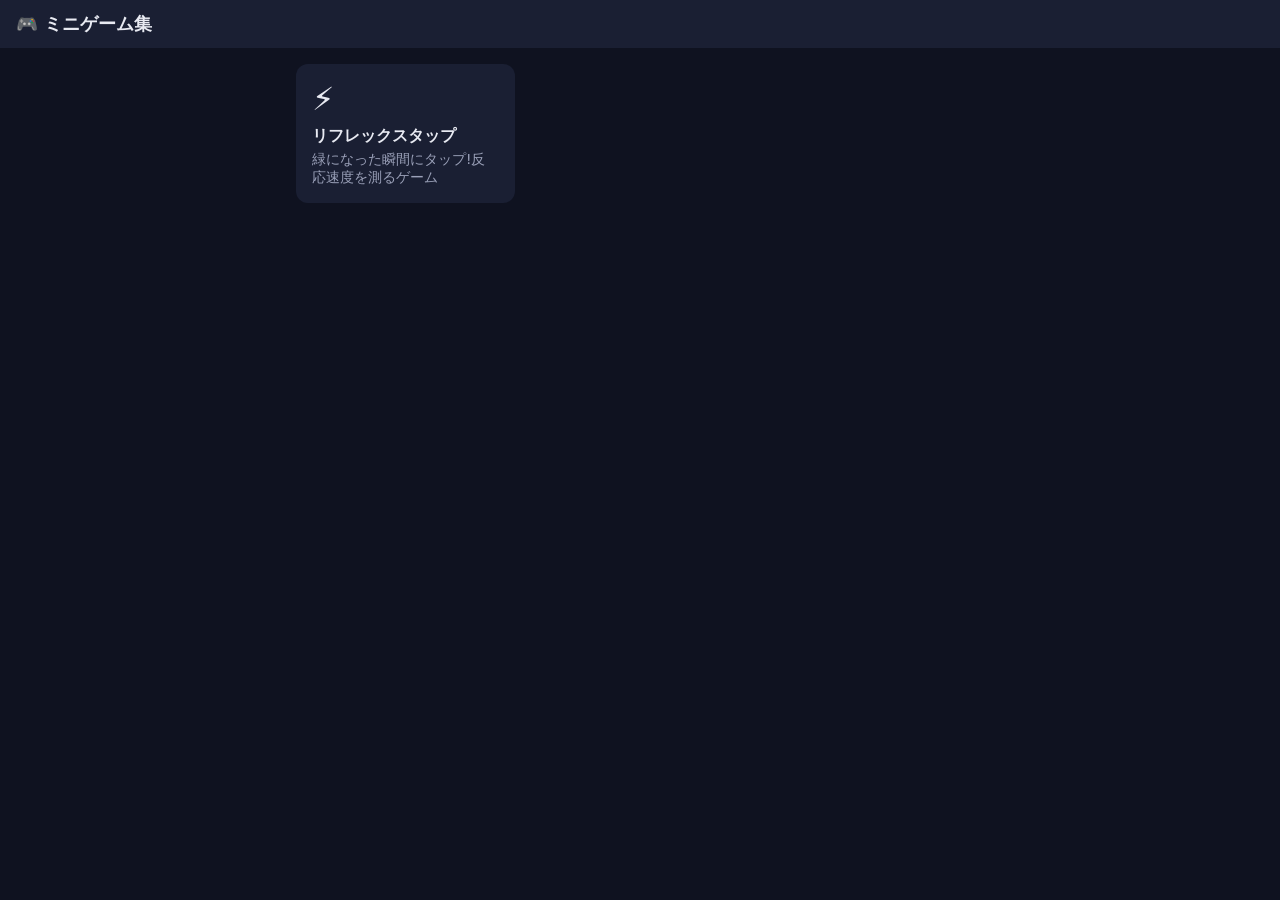
==== index.html @ dde6457c "ミニゲーム集の初期構成とサンプルゲームを追加 - ポータル(index.html + games.json 駆動) - 共通テーマ shared/theme.css - サンプルゲーム: リフレックス" ====
<!DOCTYPE html>
<html lang="ja">
<head>
  <meta charset="UTF-8">
  <meta name="viewport" content="width=device-width, initial-scale=1.0">
  <title>ミニゲーム集</title>
  <link rel="stylesheet" href="shared/theme.css">
  <style>
    main { max-width: 720px; margin: 0 auto; padding: 1rem; }
    .game-list { display: grid; grid-template-columns: repeat(auto-fill, minmax(200px, 1fr)); gap: 1rem; }
    .game-card {
      display: block;
      background: var(--surface);
      border-radius: 12px;
      padding: 1rem;
      text-decoration: none;
      color: var(--text);
      transition: transform 0.1s;
    }
    .game-card:hover { transform: translateY(-2px); }
    .game-card .icon { font-size: 2rem; }
    .game-card h2 { font-size: 1rem; margin: 0.5rem 0 0.25rem; }
    .game-card p { font-size: 0.85rem; color: var(--muted); margin: 0; }
  </style>
</head>
<body>
  <header class="site-header"><h1>🎮 ミニゲーム集</h1></header>
  <main>
    <div class="game-list" id="game-list"></div>
  </main>
  <script>
    fetch('games.json')
      .then(r => r.json())
      .then(({ games }) => {
        document.getElementById('game-list').innerHTML = games.map(g => `
          <a class="game-card" href="${g.path}">
            <div class="icon">${g.icon}</div>
            <h2>${g.title}</h2>
            <p>${g.description}</p>
          </a>`).join('');
      });
  </script>
</body>
</html>
---- shared/theme.css ----
:root {
  --bg: #0f1220;
  --surface: #1a1f33;
  --text: #e8eaf2;
  --muted: #9aa0b8;
  --accent: #5eead4;
}

* { box-sizing: border-box; }

body {
  margin: 0;
  background: var(--bg);
  color: var(--text);
  font-family: system-ui, -apple-system, "Hiragino Sans", "Noto Sans JP", sans-serif;
  -webkit-tap-highlight-color: transparent;
}

.site-header {
  display: flex;
  align-items: center;
  gap: 0.75rem;
  padding: 0.75rem 1rem;
  background: var(--surface);
}

.site-header h1 {
  font-size: 1.1rem;
  margin: 0;
}

.back-link {
  color: var(--accent);
  text-decoration: none;
  font-size: 0.9rem;
}
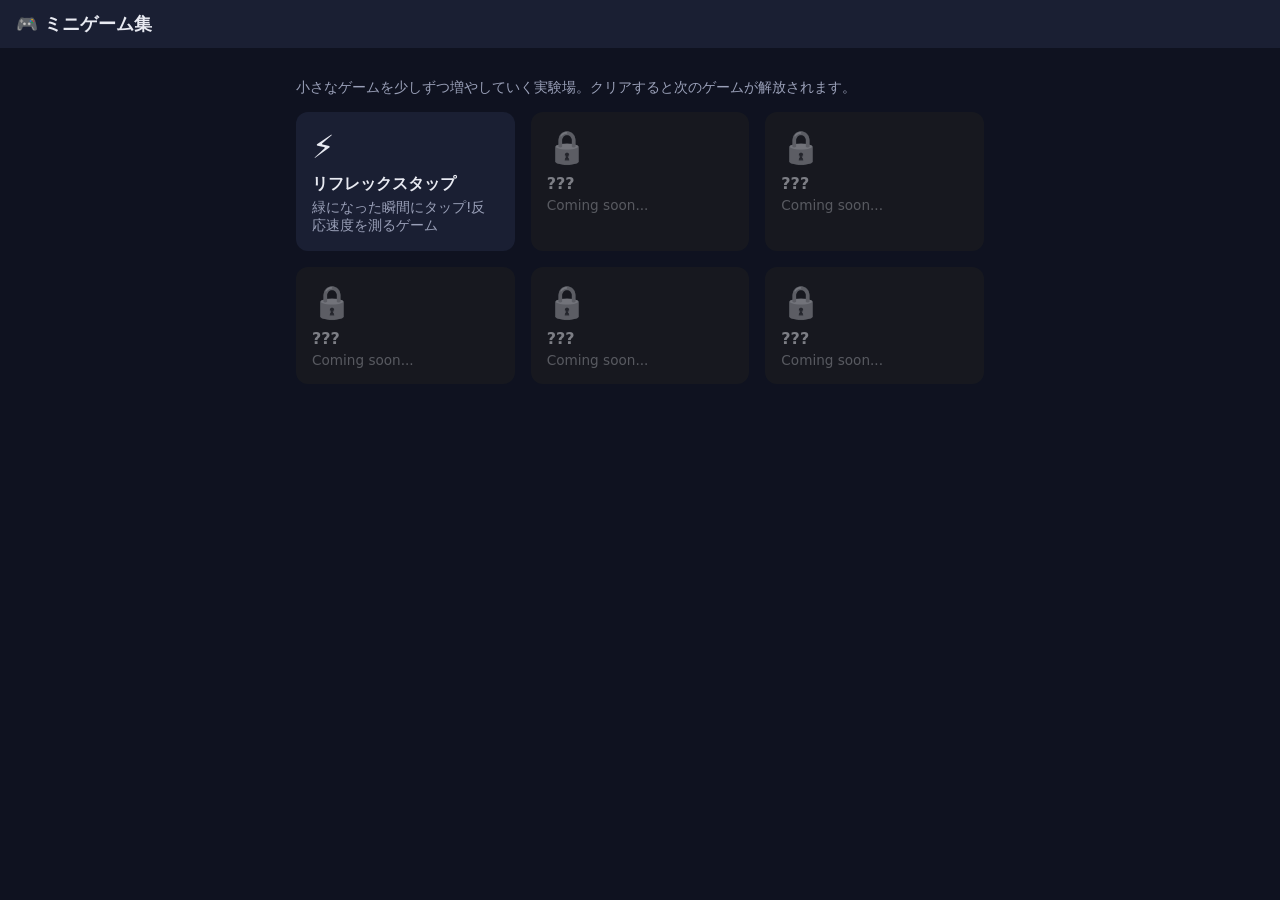
==== commit 45146c9b: "進行管理とゲームのリニア解放機能を追加 - shared/progress.js: クリア状態を localStorage で管理 - ポータル: 未解放ゲームをロックカード表示、クリア済みバッジ -" ====
--- a/index.html
+++ b/index.html
@@ -7,8 +7,10 @@
   <link rel="stylesheet" href="shared/theme.css">
   <style>
     main { max-width: 720px; margin: 0 auto; padding: 1rem; }
+    .intro { color: var(--muted); font-size: 0.9rem; }
     .game-list { display: grid; grid-template-columns: repeat(auto-fill, minmax(200px, 1fr)); gap: 1rem; }
     .game-card {
+      position: relative;
       display: block;
       background: var(--surface);
       border-radius: 12px;
@@ -21,23 +23,68 @@
     .game-card .icon { font-size: 2rem; }
     .game-card h2 { font-size: 1rem; margin: 0.5rem 0 0.25rem; }
     .game-card p { font-size: 0.85rem; color: var(--muted); margin: 0; }
+    .game-card.locked {
+      opacity: 0.5;
+      filter: grayscale(1);
+      pointer-events: none;
+    }
+    .clear-badge {
+      position: absolute;
+      top: 0.75rem;
+      right: 0.75rem;
+      font-size: 0.7rem;
+      font-weight: bold;
+      color: var(--bg);
+      background: var(--accent);
+      border-radius: 999px;
+      padding: 0.15rem 0.5rem;
+    }
   </style>
 </head>
 <body>
   <header class="site-header"><h1>🎮 ミニゲーム集</h1></header>
   <main>
+    <p class="intro">小さなゲームを少しずつ増やしていく実験場。クリアすると次のゲームが解放されます。</p>
     <div class="game-list" id="game-list"></div>
   </main>
+  <script src="shared/progress.js"></script>
+  <script src="shared/anomaly.js"></script>
   <script>
     fetch('games.json')
       .then(r => r.json())
-      .then(({ games }) => {
-        document.getElementById('game-list').innerHTML = games.map(g => `
-          <a class="game-card" href="${g.path}">
-            <div class="icon">${g.icon}</div>
-            <h2>${g.title}</h2>
-            <p>${g.description}</p>
-          </a>`).join('');
+      .then(({ total, games }) => {
+        games.sort((a, b) => a.order - b.order);
+        const byOrder = new Map(games.map(g => [g.order, g]));
+        const cards = [];
+        for (let order = 1; order <= total; order++) {
+          const g = byOrder.get(order);
+          const prev = byOrder.get(order - 1);
+          const unlocked = order === 1 || (prev && Progress.isCleared(prev.id));
+          if (g && unlocked) {
+            const badge = Progress.isCleared(g.id) ? '<span class="clear-badge">CLEAR</span>' : '';
+            cards.push(`
+              <a class="game-card" href="${g.path}">${badge}
+                <div class="icon">${g.icon}</div>
+                <h2>${g.title}</h2>
+                <p>${g.description}</p>
+              </a>`);
+          } else if (g) {
+            cards.push(`
+              <div class="game-card locked">
+                <div class="icon">🔒</div>
+                <h2>???</h2>
+                <p>前のゲームをクリアすると解放</p>
+              </div>`);
+          } else {
+            cards.push(`
+              <div class="game-card locked">
+                <div class="icon">🔒</div>
+                <h2>???</h2>
+                <p>Coming soon...</p>
+              </div>`);
+          }
+        }
+        document.getElementById('game-list').innerHTML = cards.join('');
       });
   </script>
 </body>
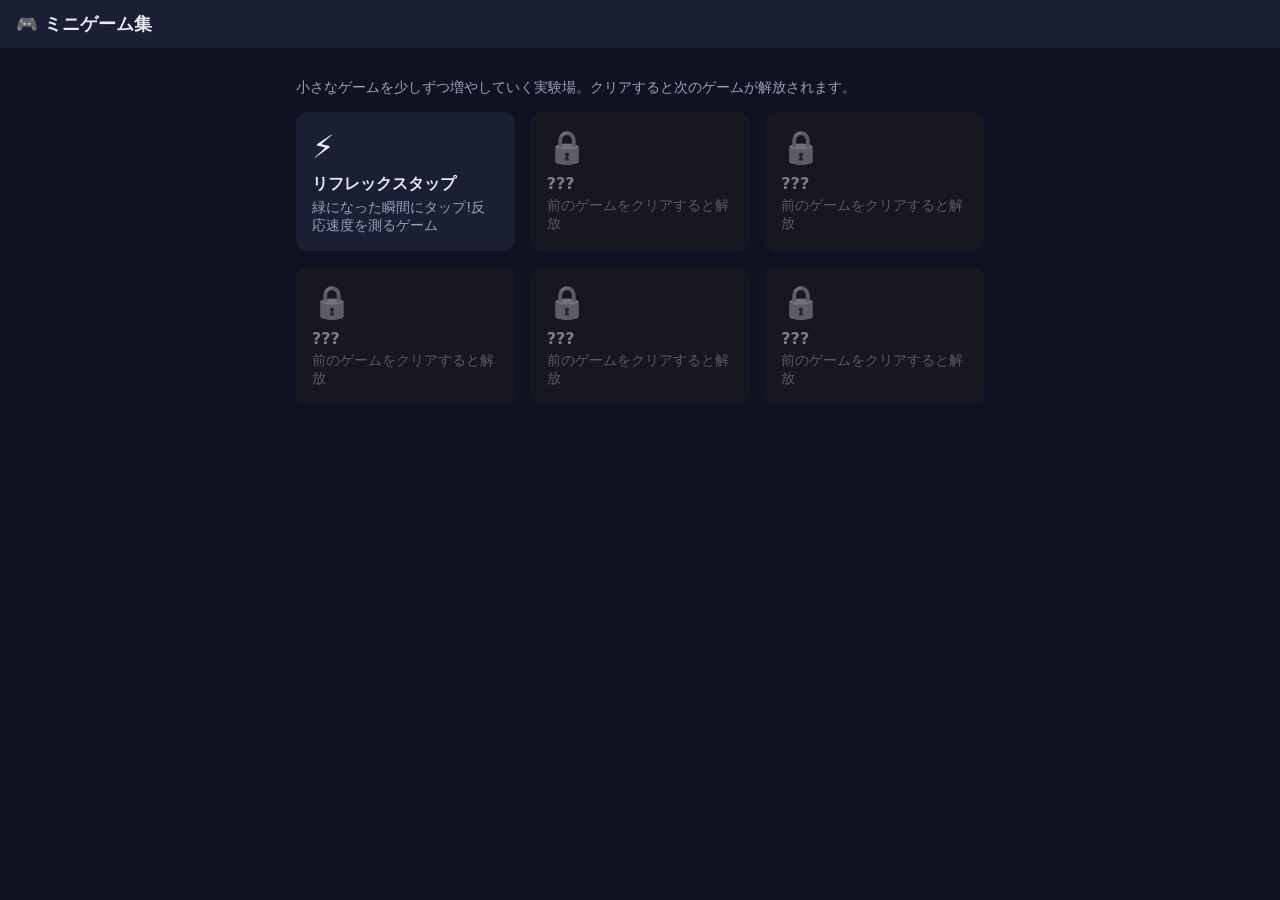
==== commit 538f4219: "文言を調整 https://claude.ai/code/session_01QTt3t3rzzo5sGSNPdGqZCM" ====
--- a/index.html
+++ b/index.html
@@ -42,7 +42,10 @@
   </style>
 </head>
 <body>
-  <header class="site-header"><h1>🎮 ミニゲーム集</h1></header>
+  <header class="site-header">
+    <h1>🎮 ミニゲーム集</h1>
+    <span id="prog" style="margin-left:auto;font-family:monospace;font-size:0.85rem;color:var(--muted)"></span>
+  </header>
   <main>
     <p class="intro">小さなゲームを少しずつ増やしていく実験場。クリアすると次のゲームが解放されます。</p>
     <div class="game-list" id="game-list"></div>
@@ -85,6 +88,8 @@
           }
         }
         document.getElementById('game-list').innerHTML = cards.join('');
+        const n = games.filter(g => Progress.isCleared(g.id)).length;
+        if (n > 0) document.getElementById('prog').textContent = `✦ ${n}/${total}`;
       });
   </script>
 </body>
